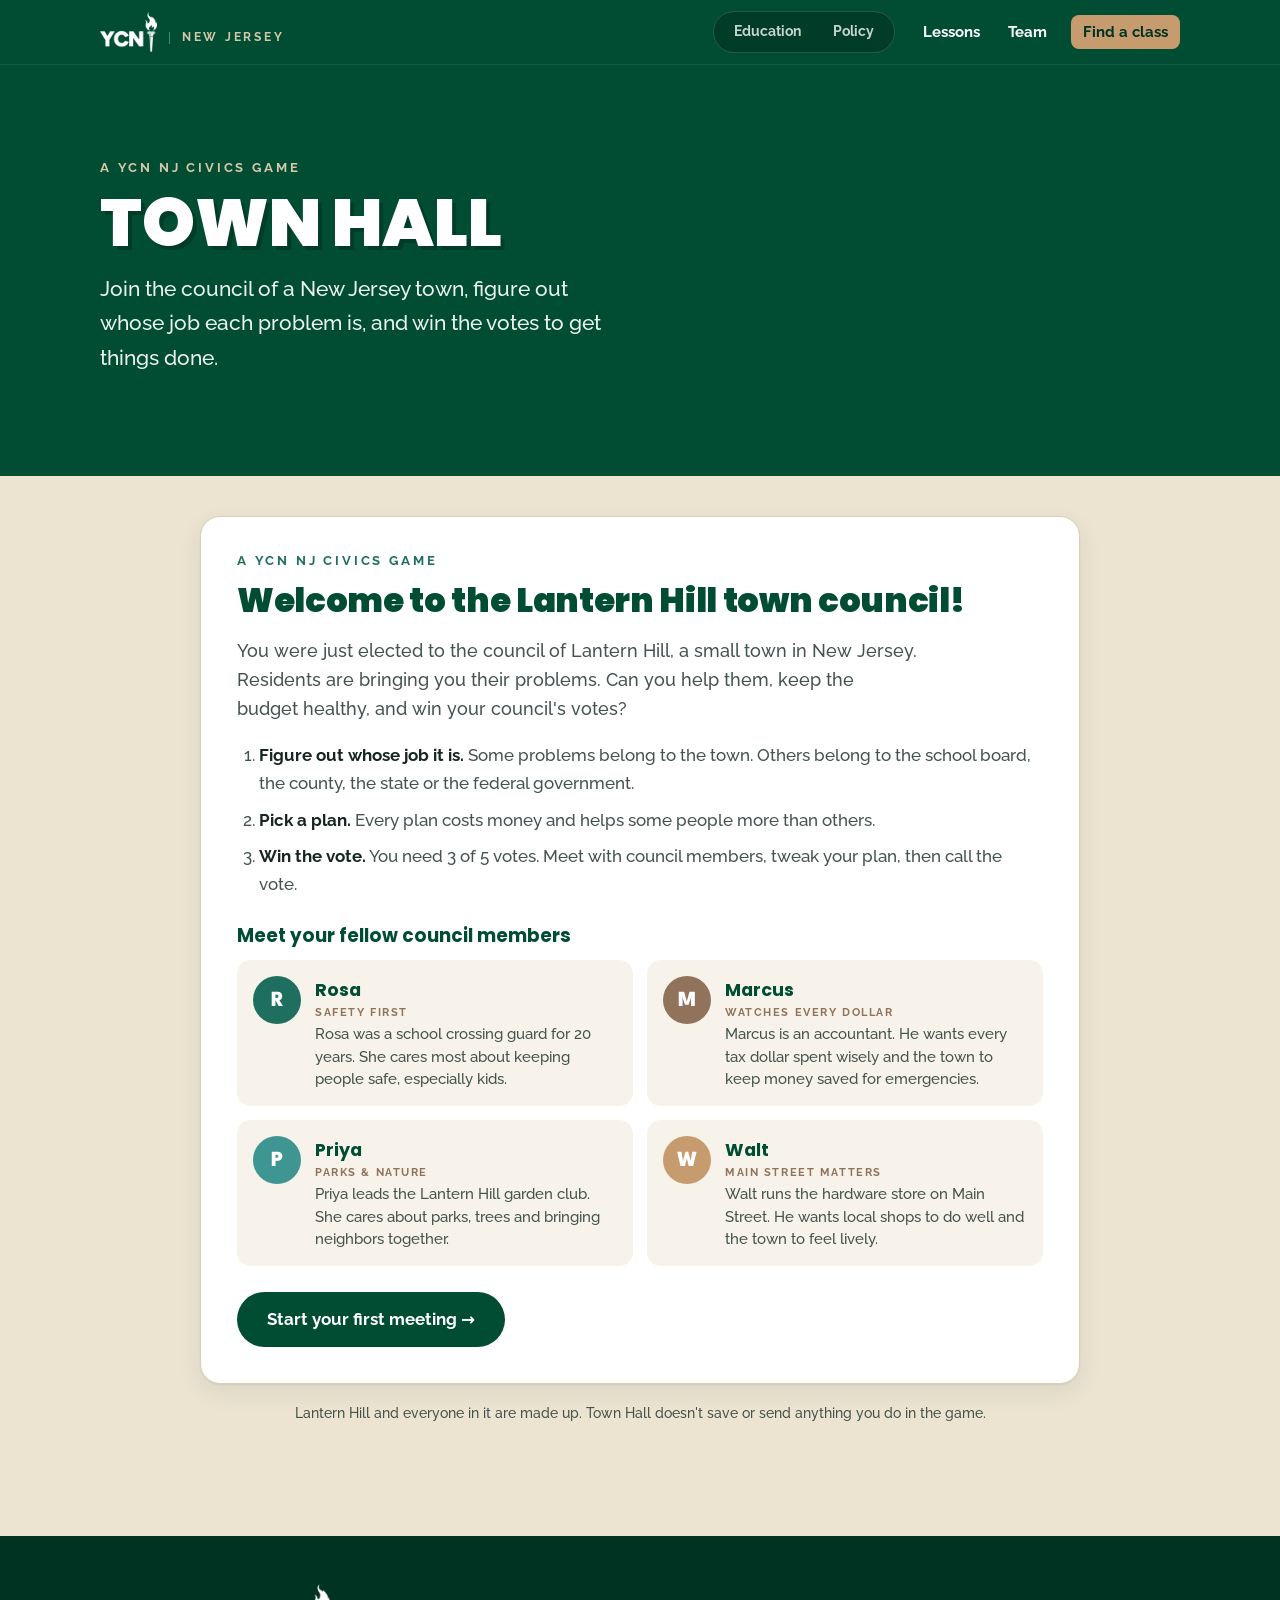
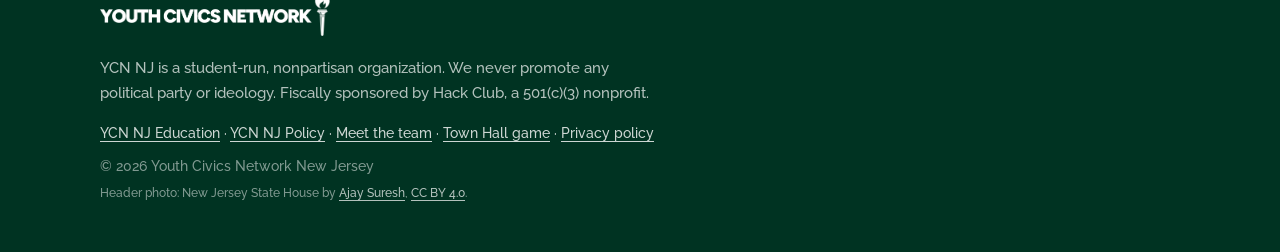
==== game.html @ 07b75040 "Add Town Hall, a civics game where players join a NJ town council Players decide whose job each prob" ====
<!doctype html>
<html lang="en">
<head>
  <meta charset="utf-8">
  <meta name="viewport" content="width=device-width, initial-scale=1">
  <title>Town Hall · A YCN NJ Civics Game</title>
  <meta name="description" content="Town Hall: a free civics game from Youth Civics Network NJ. Join a town council, solve residents' problems and win the vote.">
  <meta property="og:title" content="Town Hall: A YCN NJ Civics Game">
  <meta property="og:description" content="Join a town council, solve residents' problems and win the vote.">
  <meta property="og:image" content="assets/nj-state-house.jpg">
  <link rel="icon" type="image/png" href="assets/favicon.png">
  <link rel="preconnect" href="https://fonts.googleapis.com">
  <link rel="preconnect" href="https://fonts.gstatic.com" crossorigin>
  <link href="https://fonts.googleapis.com/css2?family=League+Spartan:wght@600;700;800&family=Poppins:wght@700;900&family=Raleway:ital,wght@0,400;0,500;0,700;1,500&display=swap" rel="stylesheet">
  <link rel="preload" href="assets/logo-ycn-green.png" as="image">
  <style>
    /* Page loader: inline so it shows before anything else loads */
    .loader { position: fixed; inset: 0; z-index: 1000; display: grid; place-items: center; background: #fff;
      transition: opacity .4s ease, visibility .4s ease; }
    .loader.is-hidden { opacity: 0; visibility: hidden; pointer-events: none; }
    .loader-inner { display: grid; justify-items: center; gap: 22px; }
    .loader-logo { width: 132px; height: auto; animation: ycn-breathe 1.6s ease-in-out infinite; }
    .loader-state { margin-top: -10px; font: 700 13px/1 Raleway, system-ui, sans-serif; letter-spacing: .32em; text-transform: uppercase; color: #004d33; padding-left: .32em; }
    .loader-bar { position: relative; width: 120px; height: 3px; border-radius: 3px; background: #e9e2d1; overflow: hidden; }
    .loader-bar::after { content: ""; position: absolute; inset: 0; width: 40%; border-radius: inherit; background: #004d33;
      animation: ycn-slide 1.1s cubic-bezier(.65,0,.35,1) infinite; }
    @keyframes ycn-breathe { 0%, 100% { transform: scale(1); opacity: 1; } 50% { transform: scale(1.06); opacity: .82; } }
    @keyframes ycn-slide { 0% { transform: translateX(-100%); } 100% { transform: translateX(250%); } }
    @media (prefers-reduced-motion: reduce) { .loader-logo, .loader-bar::after { animation: none; } .loader-bar::after { width: 100%; } }
  </style>
  <noscript><style>.loader { display: none; }</style></noscript>
  <link rel="stylesheet" href="styles.css">
  <link rel="stylesheet" href="game/game.css">
</head>
<body class="page-game">

<div id="loader" class="loader" role="status" aria-live="polite">
  <div class="loader-inner">
    <img class="loader-logo" src="assets/logo-ycn-green.png" alt="" width="132" height="93">
    <span class="loader-state">New Jersey</span>
    <span class="loader-bar" aria-hidden="true"></span>
    <span class="sr-only">Loading…</span>
  </div>
</div>
<script>
  /* Back/Forward: skip the loader entirely */
  (function () {
    var nav = performance.getEntriesByType && performance.getEntriesByType("navigation")[0];
    if (nav && nav.type === "back_forward") {
      var l = document.getElementById("loader");
      l.style.transition = "none";
      l.classList.add("is-hidden");
    }
  })();
</script>

<a class="skip" href="#main">Skip to content</a>

<header class="site-header" id="top">
  <div class="wrap header-inner">
    <a class="brand" href="/" aria-label="YCN NJ Education home">
      <img src="assets/logo-ycn.png" alt="" width="57" height="40">
      <span class="brand-state">New Jersey</span>
    </a>
    <nav class="site-switch" aria-label="YCN NJ programs">
      <a href="/">Education</a>
      <a href="policy.html">Policy</a>
    </nav>
    <button class="nav-toggle" aria-expanded="false" aria-controls="site-nav">
      <span class="sr-only">Menu</span><span class="bar"></span><span class="bar"></span><span class="bar"></span>
    </button>
    <nav id="site-nav" class="site-nav" aria-label="Main">
      <a href="/#curriculum">Lessons</a>
      <a href="team.html">Team</a>
      <a class="nav-cta" href="/#chapters">Find a class</a>
    </nav>
  </div>
</header>

<main id="main">

  <section class="team-hero game-hero">
    <div class="wrap">
      <p class="kicker">A YCN NJ civics game</p>
      <h1>Town Hall</h1>
      <p class="lede">Join the council of a New Jersey town, figure out whose job each problem is, and win the votes to get things done.</p>
    </div>
  </section>

  <section id="play" class="section game-section">
    <div class="wrap">
      <div id="game" class="game">
        <noscript><p class="g-card">Town Hall needs JavaScript turned on to play.</p></noscript>
      </div>
      <p id="game-live" class="sr-only" aria-live="polite"></p>
      <p class="game-note">Lantern Hill and everyone in it are made up. Town Hall doesn't save or send anything you do in the game.</p>
    </div>
  </section>

</main>

<footer class="site-footer">
  <div class="wrap footer-inner">
    <img src="assets/logo-wordmark.png" alt="Youth Civics Network" width="230" height="51">
    <p>YCN NJ is a student-run, nonpartisan organization. We never promote any political party or ideology. Fiscally sponsored by Hack Club, a 501(c)(3) nonprofit.</p>
    <p class="footer-links"><a href="/">YCN NJ Education</a> · <a href="policy.html">YCN NJ Policy</a> · <a href="team.html">Meet the team</a> · <a href="game.html">Town Hall game</a> · <a href="privacy.html">Privacy policy</a></p>
    <p class="footer-small">© <span id="year">2026</span> Youth Civics Network New Jersey</p>
    <p class="footer-small footer-credit">Header photo: New Jersey State House by <a href="https://commons.wikimedia.org/wiki/File:New_Jersey_State_House_-_2_(55141979306).jpg">Ajay Suresh</a>, <a href="https://creativecommons.org/licenses/by/4.0/">CC BY 4.0</a>.</p>
  </div>
</footer>

<script src="site.js"></script>
<script src="game/data.js"></script>
<script src="game/engine.js"></script>
<script src="game/ui.js"></script>
</body>
</html>
---- styles.css ----
/* Youth Civics Network NJ
   Palette and type follow the YCN 2026–2027 Branding Guidelines. */
:root {
  --pine: #004d33;        /* Deep Pine Green */
  --teal: #1e6f60;        /* Deep Teal Green */
  --muted-teal: #3f9591;  /* Soft Muted Teal */
  --walnut: #91735b;      /* Muted Walnut Brown */
  --biscuit: #c69c6e;     /* Warm Biscuit */
  --khaki: #d5c8aa;       /* Soft Khaki */

  --cream: #f7f3ea;
  --khaki-soft: #ece4d1;
  --ink: #17261f;
  --ink-soft: #44544c;
  --line: #d9cfb8;
  --pine-dark: #003322;

  --f-head: "Poppins", system-ui, sans-serif;
  --f-cap: "Raleway", system-ui, sans-serif;
  --f-num: "League Spartan", "Poppins", sans-serif;
  --f-body: "Raleway", system-ui, sans-serif;

  --radius: 14px;
  --wrap: 1120px;
  --shadow: 0 1px 2px rgb(0 40 26 / .06), 0 8px 24px rgb(0 40 26 / .08);
}

*, *::before, *::after { box-sizing: border-box; }
html { scroll-behavior: smooth; scroll-padding-top: 76px; }
body {
  margin: 0;
  background: var(--cream);
  color: var(--ink);
  font: 500 1.0625rem/1.65 var(--f-body);
  -webkit-font-smoothing: antialiased;
}
img { max-width: 100%; display: block; }
[hidden] { display: none !important; }
a { color: var(--teal); text-underline-offset: 3px; }
a:hover { color: var(--pine); }
h1, h2, h3, h4 { font-family: var(--f-head); line-height: 1.12; margin: 0 0 .5em; color: var(--pine); }
h2 { font-weight: 900; font-size: clamp(1.9rem, 4vw, 2.75rem); letter-spacing: -.01em; max-width: 22ch; }
h3 { font-weight: 700; font-size: 1.25rem; }
h4 { font-weight: 700; font-size: 1.08rem; }
p { margin: 0 0 1em; }
:focus-visible { outline: 3px solid var(--biscuit); outline-offset: 3px; border-radius: 4px; }

.wrap { max-width: var(--wrap); margin: 0 auto; padding: 0 20px; }
.sr-only { position: absolute; width: 1px; height: 1px; overflow: hidden; clip: rect(0 0 0 0); white-space: nowrap; }
.skip { position: absolute; left: -999px; top: 8px; background: #fff; padding: 8px 14px; z-index: 100; }
.skip:focus { left: 8px; }

/* Caption style from the brand guide: Raleway Bold, wide tracking, caps */
.kicker, .eyebrow, .path-for {
  font: 700 .8rem/1.2 var(--f-cap);
  letter-spacing: .22em;
  text-transform: uppercase;
  color: var(--teal);
  margin-bottom: 14px;
}

/* ---------- Header ---------- */
.site-header {
  position: sticky; top: 0; z-index: 50;
  background: var(--pine);
  box-shadow: 0 1px 0 rgb(255 255 255 / .08);
}
.header-inner { display: flex; align-items: center; justify-content: space-between; height: 64px; }
.brand { display: flex; align-items: center; gap: 12px; text-decoration: none; }
.brand img { height: 40px; width: auto; }
.brand-state {
  font: 700 .72rem/1 var(--f-cap); letter-spacing: .24em; text-transform: uppercase;
  color: var(--khaki); padding-left: 12px; border-left: 1px solid rgb(255 255 255 / .3);
  margin-top: 12px; /* line up with the YCN letters, not the torch flame */
}
.site-nav { display: flex; align-items: center; gap: 4px; }
.site-nav a {
  color: #fff; text-decoration: none; font: 700 .95rem var(--f-cap);
  padding: 8px 12px; border-radius: 8px;
}
.site-nav a:hover { background: rgb(255 255 255 / .1); color: #fff; }
.site-nav .nav-cta { background: var(--biscuit); color: var(--pine-dark); margin-left: 8px; }
.site-nav .nav-cta:hover { background: var(--khaki); color: var(--pine-dark); }
.nav-toggle { display: none; background: none; border: 0; padding: 10px; cursor: pointer; }
.nav-toggle .bar { display: block; width: 24px; height: 2px; background: #fff; margin: 5px 0; border-radius: 2px; }

@media (max-width: 860px) {
  .nav-toggle { display: block; }
  .site-nav {
    display: none; position: absolute; top: 64px; left: 0; right: 0;
    flex-direction: column; align-items: stretch; gap: 0;
    background: var(--pine); padding: 8px 20px 20px;
    box-shadow: 0 12px 24px rgb(0 0 0 / .2);
  }
  .site-nav.open { display: flex; }
  .site-nav a { padding: 12px 8px; border-bottom: 1px solid rgb(255 255 255 / .08); }
  .site-nav .nav-cta { margin: 12px 0 0; text-align: center; border-bottom: 0; }
}

/* ---------- Buttons ---------- */
.btn {
  display: inline-flex; align-items: center; justify-content: center;
  font: 700 1rem/1 var(--f-cap); text-decoration: none;
  padding: 15px 24px; border-radius: 999px; border: 2px solid transparent;
  transition: transform .15s ease, background .15s ease, color .15s ease;
}
.btn:hover { transform: translateY(-1px); }
.btn-light { background: #fff; color: var(--pine); }
.btn-light:hover { background: var(--khaki); color: var(--pine-dark); }
.btn-outline { border-color: #fff; color: #fff; }
.btn-outline:hover { background: #fff; color: var(--pine); }
.btn-ghost { color: var(--khaki); padding-left: 8px; padding-right: 8px; text-decoration: underline; text-underline-offset: 4px; }
.btn-ghost:hover { color: #fff; }
.btn-pine { background: var(--pine); color: #fff; }
.btn-pine:hover { background: var(--teal); color: #fff; }
.btn-outline-pine { border-color: var(--pine); color: var(--pine); }
.btn-outline-pine:hover { background: var(--pine); color: #fff; }

/* ---------- Hero ---------- */
.hero {
  position: relative;
  color: #fff;
  background:
    linear-gradient(100deg, rgb(0 51 34 / .95) 0%, rgb(0 77 51 / .86) 45%, rgb(30 111 96 / .55) 100%),
    url("assets/nj-state-house.jpg") 62% 40% / cover no-repeat,
    var(--pine);
}
.hero .hero-inner { padding-top: clamp(72px, 12vw, 140px); padding-bottom: clamp(64px, 10vw, 120px); }
.hero h1 {
  color: #fff; font-weight: 900; font-size: clamp(2.6rem, 7.5vw, 5.2rem);
  letter-spacing: -.015em; text-transform: uppercase; line-height: 1.02;
  text-shadow: 4px 4px 0 rgb(0 0 0 / .22);
  margin-bottom: 24px;
}
.lede { font-size: clamp(1.1rem, 2vw, 1.3rem); max-width: 40ch; color: rgb(255 255 255 / .92); }
.hero-ctas { display: flex; flex-wrap: wrap; gap: 12px; margin: 32px 0 36px; }

/* ---------- Sections ---------- */
.section { padding: clamp(64px, 9vw, 112px) 0; }
.section-khaki { background: var(--khaki-soft); }
.section-pine { background: var(--pine); color: rgb(255 255 255 / .9); }
.section-pine h2, .section-pine h3 { color: #fff; }
.section-pine .kicker { color: var(--khaki); }
.section-pine a:not(.btn) { color: var(--khaki); }
.section-lede { max-width: 62ch; font-size: 1.1rem; margin-bottom: 40px; }

/* Chapters */
.chapters { display: grid; grid-template-columns: repeat(3, 1fr); gap: 16px; }
.chapter { background: rgb(255 255 255 / .06); border: 1px solid rgb(255 255 255 / .14); border-radius: var(--radius); padding: 24px; display: flex; flex-direction: column; }
.chapter h3 { font-size: 1.4rem; margin-bottom: 4px; }
.chapter h3 span { font: 700 .72rem var(--f-cap); letter-spacing: .14em; text-transform: uppercase; color: var(--khaki); margin-left: 6px; vertical-align: middle; }
.leaders { margin: 0 0 14px; color: rgb(255 255 255 / .75); }
.status { font: 700 .85rem/1.4 var(--f-cap); color: var(--khaki); margin: 0 0 18px; display: flex; gap: 8px; }
.status::before { content: ""; flex: none; width: 8px; height: 8px; border-radius: 50%; background: var(--biscuit); margin-top: .4em; }
.status-go { color: #fff; }
.status-go::before { background: #7fd3b8; box-shadow: 0 0 0 4px rgb(127 211 184 / .2); }
.chapter-link { margin-top: auto; font: 700 .95rem var(--f-cap); text-decoration: none; }
.chapter-link:hover { text-decoration: underline; }
.chapter-new { background: transparent; border-style: dashed; border-color: rgb(213 200 170 / .5); }
.chapter-new .status::before { display: none; }

/* Join paths */
.paths { display: grid; grid-template-columns: repeat(3, 1fr); gap: 20px; margin-top: 40px; align-items: stretch; }
.path { background: #fff; border-radius: 18px; padding: 32px 28px; box-shadow: var(--shadow); display: flex; flex-direction: column; border: 1px solid var(--line); }
.path h3 { font-size: 1.55rem; font-weight: 900; }
.path p:not(.path-for) { color: var(--ink-soft); }
.path .btn { margin-top: auto; align-self: flex-start; }
.path-featured { background: var(--teal); border-color: var(--teal); }
.path-featured h3 { color: #fff; }
.path-featured .path-for { color: var(--khaki); }
.path-featured p:not(.path-for) { color: rgb(255 255 255 / .88); }
.new {
  font: 800 .7rem/1 var(--f-cap); letter-spacing: .12em; text-transform: uppercase;
  background: var(--biscuit); color: var(--pine-dark); padding: 5px 8px 4px; border-radius: 6px; vertical-align: middle; margin-left: 4px;
}

/* Partners */
.partners { display: grid; grid-template-columns: repeat(3, 1fr); gap: 20px; margin-top: 36px; }
.partner { padding: 4px 0 4px 20px; border-left: 4px solid var(--muted-teal); }
.partner:nth-child(2) { border-left-color: var(--biscuit); }
.partner:nth-child(3) { border-left-color: var(--pine); }
.partner p { color: var(--ink-soft); margin-bottom: 8px; }
.partner a { font: 700 .95rem var(--f-cap); text-decoration: none; }

/* Contact */
.contact-inner { display: flex; align-items: flex-end; justify-content: space-between; gap: 32px; flex-wrap: wrap; }
.contact-inner p { margin: 0; }
.contact-email {
  font: 700 clamp(1.05rem, 2.6vw, 1.5rem) var(--f-head); color: #fff !important; text-decoration: none;
  background: rgb(255 255 255 / .08); border: 1px solid rgb(255 255 255 / .25);
  padding: 18px 26px; border-radius: 14px; overflow-wrap: anywhere;
}
.contact-email:hover { background: var(--biscuit); color: var(--pine-dark) !important; border-color: var(--biscuit); }

/* Footer */
.site-footer { background: var(--pine-dark); color: rgb(255 255 255 / .7); padding: 48px 0; font-size: .95rem; }
.footer-inner img { width: 230px; height: auto; margin-bottom: 20px; }
.footer-inner p { max-width: 62ch; }
.footer-small { font-size: .85rem; color: rgb(255 255 255 / .5); margin: 0; }
.footer-credit { margin-top: 6px; font-size: .78rem; }
.footer-credit a { color: rgb(255 255 255 / .7); }

.chapter h3 .new { font-size: .65rem; letter-spacing: .12em; color: var(--pine-dark); }

/* Venues & organizations */
.venue-ways { display: grid; grid-template-columns: 1.2fr 1fr; gap: 20px; margin-top: 36px; }
.venue { background: #fff; border-radius: 18px; padding: 32px 28px; box-shadow: var(--shadow); display: flex; flex-direction: column; border-top: 6px solid var(--biscuit); }
.venue.venue-book { border-top-color: var(--muted-teal); }
.venue h3 { font-size: 1.55rem; font-weight: 900; }
.venue p:not(.path-for) { color: var(--ink-soft); max-width: 60ch; }
.venue .btn { margin-top: auto; align-self: flex-start; }

/* Lesson library */
.lessons-head { display: flex; align-items: flex-end; justify-content: space-between; gap: 24px; }
.lessons-head .section-lede { margin-bottom: 0; }
.lessons-head .btn { flex: none; }
.lessons { display: grid; grid-template-columns: repeat(4, 1fr); gap: 20px; margin-top: 40px; }
.lesson { background: #fff; border: 1px solid var(--line); border-radius: 18px; overflow: hidden; display: flex; flex-direction: column; box-shadow: var(--shadow); transition: transform .2s ease, box-shadow .2s ease; }
.lesson:hover { transform: translateY(-3px); box-shadow: 0 2px 4px rgb(0 40 26 / .08), 0 16px 36px rgb(0 40 26 / .14); }
.lesson-cover {
  position: relative; aspect-ratio: 16 / 9; display: block; text-decoration: none; overflow: hidden;
  padding: 16px 18px; color: #fff;
  background:
    radial-gradient(circle at 110% -10%, rgb(255 255 255 / .14) 0 38%, transparent 39%),
    var(--pine);
}
.lesson:nth-child(2) .lesson-cover { background-color: var(--teal); }
.lesson:nth-child(3) .lesson-cover { background-color: var(--walnut); }
.lesson:nth-child(4) .lesson-cover { background-color: var(--muted-teal); }
.lesson-module { font: 700 .66rem var(--f-cap); letter-spacing: .24em; text-transform: uppercase; color: rgb(255 255 255 / .75); }
.lesson-num { position: absolute; right: 14px; bottom: -14px; font: 800 6.5rem/1 var(--f-num); color: rgb(255 255 255 / .16); }
.lesson-cover-title { position: absolute; left: 18px; right: 64px; bottom: 16px; font: 900 1.35rem/1.05 var(--f-head); text-transform: uppercase; text-shadow: 2px 2px 0 rgb(0 0 0 / .18); }
.lesson-mark { position: absolute; top: 14px; right: 16px; height: 20px; width: auto; opacity: .9; }
.lesson-body { padding: 20px 20px 18px; display: flex; flex-direction: column; flex: 1; }
.lesson-body h3 { font-size: 1.05rem; margin-bottom: 10px; }
.lesson-points { margin: 0 0 14px; padding: 0; list-style: none; color: var(--ink-soft); font-size: .93rem; line-height: 1.5; }
.lesson-points li { position: relative; padding-left: 16px; margin-bottom: 6px; }
.lesson-points li::before { content: ""; position: absolute; left: 0; top: .6em; width: 7px; height: 7px; border-radius: 2px; background: var(--biscuit); }
.lesson-highlight { margin: 0 0 16px; font-size: .9rem; line-height: 1.45; background: var(--cream); border-radius: 10px; padding: 10px 12px; color: var(--ink); }
.lesson-highlight span { display: block; font: 700 .66rem var(--f-cap); letter-spacing: .18em; text-transform: uppercase; color: var(--walnut); margin-bottom: 2px; }
.lesson-foot { margin-top: auto; display: flex; justify-content: space-between; align-items: center; gap: 8px; padding-top: 12px; border-top: 1px solid var(--line); }
.lesson-link { font: 700 .92rem var(--f-cap); text-decoration: none; }
.lesson-link:hover { text-decoration: underline; }
.lesson-count { font: 700 .8rem var(--f-num); color: var(--ink-soft); letter-spacing: .04em; }

/* Upcoming sessions */
.cal-head { display: flex; align-items: flex-end; justify-content: space-between; gap: 24px; margin-bottom: 28px; }
.cal-head h2 { margin-bottom: 0; }
.cal-subscribe { flex: none; }
.cal-filters { display: flex; flex-wrap: wrap; gap: 8px; margin-bottom: 20px; }
.cal-chip { font: 700 .88rem var(--f-cap); padding: 9px 16px; border-radius: 999px; border: 1px solid var(--line); background: #fff; color: var(--pine); cursor: pointer; }
.cal-chip:hover { border-color: var(--pine); }
.cal-chip[aria-pressed="true"] { background: var(--pine); border-color: var(--pine); color: #fff; }
.cal-list { list-style: none; margin: 0; padding: 0; display: grid; grid-template-columns: 1fr 1fr; gap: 14px; }
.cal-list:empty { display: none; }
.cal-event { display: flex; gap: 18px; align-items: center; background: #fff; border-radius: var(--radius); padding: 16px 20px 16px 16px; box-shadow: var(--shadow); }
.cal-date { flex: none; width: 74px; text-align: center; background: var(--pine); color: #fff; border-radius: 12px; padding: 10px 0 9px; display: flex; flex-direction: column; line-height: 1; }
.cal-month { font: 700 .72rem var(--f-cap); letter-spacing: .18em; text-transform: uppercase; color: var(--khaki); }
.cal-day { font: 800 2.1rem/1 var(--f-num); margin: 6px 0 4px; padding-top: 3px; }
.cal-wday { font: 700 .72rem var(--f-cap); letter-spacing: .08em; color: rgb(255 255 255 / .7); }
.cal-info { min-width: 0; }
.cal-info h3 { font-size: 1.08rem; margin: 0 0 4px; }
.cal-chapter { display: inline-block; font: 700 .68rem var(--f-cap); letter-spacing: .16em; text-transform: uppercase; color: var(--walnut); margin-bottom: 4px; }
.cal-meta { margin: 0; color: var(--ink-soft); font-size: .93rem; line-height: 1.45; }
.cal-loc { color: var(--teal); }
.cal-empty { background: #fff; border-radius: var(--radius); padding: 28px; box-shadow: var(--shadow); display: flex; align-items: center; justify-content: space-between; gap: 24px; flex-wrap: wrap; }
.cal-empty p { margin: 0; max-width: 60ch; color: var(--ink-soft); }
.cal-empty strong { color: var(--pine); }
.cal-empty[hidden] { display: none; }

/* ---------- Responsive ---------- */
@media (max-width: 1100px) {
  .lessons { grid-template-columns: 1fr 1fr; }
}
@media (max-width: 960px) {
  .paths, .partners, .venue-ways, .cal-list { grid-template-columns: 1fr; }
  .chapters, .lessons { grid-template-columns: 1fr 1fr; }
}
@media (max-width: 600px) {
  .wrap { padding: 0 16px; }
  .chapters, .lessons, .cal-list { grid-template-columns: 1fr; }
  .cal-head { flex-direction: column; align-items: flex-start; }
  .lessons-head { flex-direction: column; align-items: flex-start; }
  .brand-state { display: none; }
  .hero-ctas .btn { flex: 1 1 100%; }
  .hero-ctas .btn-ghost { flex: 0 0 auto; }
}
@media (prefers-reduced-motion: reduce) {
  html { scroll-behavior: auto; }
  .btn { transition: none; }
}

/* Centered intro block */
.narrow { max-width: 820px; }
.center { text-align: center; }
.center h2, .center p { margin-left: auto; margin-right: auto; }
.center p { max-width: 62ch; font-size: 1.15rem; }

/* Calendar loading state */
.cal-loading { grid-column: 1 / -1; display: flex; flex-direction: column; align-items: center; gap: 12px; padding: 36px 0; color: var(--ink-soft); font: 700 .9rem var(--f-cap); letter-spacing: .04em; }
.cal-loading img { width: 54px; height: auto; animation: ycn-breathe 1.6s ease-in-out infinite; }
@media (prefers-reduced-motion: reduce) { .cal-loading img { animation: none; } }

/* Education | Policy switch */
.header-inner { gap: 16px; }
.brand { margin-right: auto; }
.site-switch { display: flex; padding: 4px; border-radius: 999px; background: rgb(0 0 0 / .22); border: 1px solid rgb(255 255 255 / .14); }
.site-switch a {
  font: 700 .85rem/1 var(--f-cap); color: rgb(255 255 255 / .78); text-decoration: none;
  padding: 9px 16px; border-radius: 999px; transition: background .2s ease, color .2s ease;
}
.site-switch a:hover { color: #fff; }
.site-switch a[aria-current="page"] { background: #fff; color: var(--pine); }
.path-actions { margin-top: auto; display: flex; flex-wrap: wrap; gap: 10px; }
.path .path-actions .btn { margin-top: 0; }
@media (max-width: 1060px) { .site-nav > a:not(.nav-cta) { padding: 8px 9px; } }
@media (max-width: 600px) {
  .header-inner { gap: 10px; }
  .site-switch a { padding: 8px 12px; font-size: .8rem; }
}

/* ---------- Policy page ---------- */
.hero-policy {
  background:
    linear-gradient(100deg, rgb(0 40 34 / .95) 0%, rgb(30 111 96 / .88) 50%, rgb(63 149 145 / .6) 100%),
    url("assets/nj-state-house.jpg") 38% 30% / 160% auto no-repeat,
    var(--teal);
}
@media (max-width: 860px) { .hero-policy { background-size: auto, cover, auto; } }
.pillars { display: grid; grid-template-columns: repeat(3, 1fr); gap: 16px; }
.pillar { background: rgb(255 255 255 / .06); border: 1px solid rgb(255 255 255 / .14); border-radius: var(--radius); padding: 28px; }
.pillar h3 { font-size: 1.5rem; font-weight: 900; }
.pillar p { margin: 0; color: rgb(255 255 255 / .8); }
.pillar-num { display: block; font: 800 1.1rem var(--f-num); color: var(--biscuit); letter-spacing: .08em; margin-bottom: 14px; }
.promises { display: grid; grid-template-columns: repeat(3, 1fr); gap: 20px; margin-top: 36px; }
.promise { padding: 4px 0 4px 20px; border-left: 4px solid var(--teal); }
.promise:nth-child(2) { border-left-color: var(--biscuit); }
.promise:nth-child(3) { border-left-color: var(--walnut); }
.promise h3 { font-size: 1.2rem; }
.promise p { color: var(--ink-soft); margin: 0; }
.join-policy { display: grid; grid-template-columns: 1.4fr 1fr; gap: 20px; margin-top: 36px; }
.join-main h3 { font-size: 1.9rem; }
@media (max-width: 960px) { .pillars, .promises, .join-policy { grid-template-columns: 1fr; } }
.pillars-4 { grid-template-columns: repeat(4, 1fr); }
@media (max-width: 1100px) { .pillars-4 { grid-template-columns: 1fr 1fr; } }
@media (max-width: 600px) { .pillars-4 { grid-template-columns: 1fr; } }
.partner-boards { display: grid; grid-template-columns: 1fr 1.3fr; gap: 20px; margin-top: 36px; }
.board { background: #fff; border-radius: 18px; padding: 30px 28px; box-shadow: var(--shadow); display: flex; flex-direction: column; border-top: 6px solid var(--teal); }
.board h3 { font-size: 1.5rem; font-weight: 900; }
.board p:not(.status):not(.board-label) { color: var(--ink-soft); }
.board .status { color: var(--teal); }
.board .status-go::before { background: #2fae84; box-shadow: 0 0 0 4px rgb(47 174 132 / .18); }
.board-next { background: transparent; box-shadow: none; border: 2px dashed var(--biscuit); }
.board-label { font: 700 .8rem var(--f-cap); letter-spacing: .18em; text-transform: uppercase; color: var(--walnut); margin-bottom: 10px; }
.board .btn { margin-top: auto; align-self: flex-start; }
@media (max-width: 960px) { .partner-boards { grid-template-columns: 1fr; } }

/* ---------- Team page ---------- */
.team-hero { background: var(--pine); color: #fff; padding: clamp(56px, 8vw, 96px) 0 clamp(48px, 7vw, 80px); }
.team-hero .kicker { color: var(--khaki); }
.team-hero h1 { color: #fff; font-weight: 900; font-size: clamp(2.3rem, 6vw, 4.2rem); text-transform: uppercase; line-height: 1.02; text-shadow: 4px 4px 0 rgb(0 0 0 / .22); margin-bottom: 18px; }
.members { display: grid; grid-template-columns: repeat(3, 1fr); gap: 20px; margin-top: 36px; }
.member { background: #fff; border-radius: 18px; overflow: hidden; box-shadow: var(--shadow); display: flex; flex-direction: column; border: 1px solid var(--line); }
.member-photo { width: 100%; height: auto; aspect-ratio: 1 / 1; object-fit: cover; background: var(--khaki-soft); }
.member-body { padding: 20px 22px 22px; display: flex; flex-direction: column; flex: 1; }
.member-body h3 { font-size: 1.5rem; font-weight: 900; margin-bottom: 2px; }
.member-role { font: 700 .78rem var(--f-cap); letter-spacing: .14em; text-transform: uppercase; color: var(--teal); margin-bottom: 14px; }
.member-chapter { color: var(--walnut); }
.member-facts { margin: 0 0 14px; display: grid; gap: 10px; }
.member-facts div { display: grid; gap: 2px; }
.member-facts dt { font: 700 .68rem var(--f-cap); letter-spacing: .18em; text-transform: uppercase; color: var(--ink-soft); }
.member-facts dd { margin: 0; font-size: .95rem; line-height: 1.5; }
.member-why { margin: auto 0 0; background: var(--cream); border-left: 4px solid var(--biscuit); border-radius: 8px; padding: 10px 12px; font-size: .93rem; line-height: 1.45; }
.member-why span { display: block; font: 700 .68rem var(--f-cap); letter-spacing: .18em; text-transform: uppercase; color: var(--walnut); margin-bottom: 2px; }
#board .members { grid-template-columns: minmax(0, 380px); }
.footer-links { font-size: .9rem; margin: 0 0 10px; }
.footer-links a { color: rgb(255 255 255 / .8); }
@media (max-width: 960px) { .members { grid-template-columns: 1fr 1fr; } }
@media (max-width: 600px) { .members, #board .members { grid-template-columns: 1fr; } }

/* ---------- Privacy page ---------- */
.policy-date { margin: 18px 0 0; font: 700 .8rem var(--f-cap); letter-spacing: .16em; text-transform: uppercase; color: var(--khaki); }
.policy { max-width: 820px; }
.policy-summary { background: var(--khaki-soft); border-left: 6px solid var(--biscuit); border-radius: var(--radius); padding: 24px 28px; margin-bottom: 48px; }
.policy-summary h2 { font-size: 1.4rem; max-width: none; }
.policy-summary ul { margin: 0; padding-left: 20px; }
.policy-summary li { margin-bottom: 8px; }
.prose h2 { font-size: 1.55rem; font-weight: 900; max-width: none; margin: 40px 0 12px; scroll-margin-top: 80px; }
.prose h2:first-child { margin-top: 0; }
.prose h3 { font-size: 1.2rem; }
.prose p, .prose li { color: var(--ink-soft); }
.prose strong { color: var(--ink); }
.prose ul { padding-left: 22px; margin: 0 0 1em; }
.prose li { margin-bottom: 6px; }
.google-notice { background: #fff; border: 1px solid var(--line); border-top: 6px solid var(--teal); border-radius: var(--radius); padding: 24px 26px 10px; margin: 8px 0 20px; box-shadow: var(--shadow); }
.footer-links a[href="privacy.html"] { white-space: nowrap; }

/* ---------- Town Hall game promo (Education page) ---------- */
.game-promo { display: grid; grid-template-columns: 1.3fr 1fr; gap: 28px; align-items: center; background: var(--pine); color: #fff; border-radius: 22px; padding: clamp(26px, 4vw, 44px); margin-top: 56px; position: relative; overflow: hidden; }
.game-promo::after { content: ""; position: absolute; right: -60px; top: -60px; width: 260px; height: 260px; border-radius: 50%; background: rgb(255 255 255 / .06); }
.game-promo h2 { color: #fff; margin-bottom: 10px; }
.game-promo .kicker { color: var(--khaki); }
.game-promo p { color: rgb(255 255 255 / .85); margin: 0; max-width: 52ch; }
.game-promo-steps { list-style: none; margin: 0; padding: 0; display: grid; gap: 10px; position: relative; z-index: 1; }
.game-promo-steps li { background: rgb(255 255 255 / .08); border: 1px solid rgb(255 255 255 / .14); border-radius: 12px; padding: 12px 14px; font: 700 .95rem var(--f-cap); }
.game-promo-steps span { color: var(--biscuit); margin-right: 8px; font-family: var(--f-num); }
.game-promo .btn { margin-top: 20px; }
@media (max-width: 860px) { .game-promo { grid-template-columns: 1fr; } }
---- game/game.css ----
/* Town Hall game. Uses the site's colors and fonts from styles.css. */
.game-hero h1 { margin-bottom: 14px; }
.game-section { padding-top: 40px; background: var(--khaki-soft); }
.game { max-width: 880px; margin: 0 auto; }
.game-note { max-width: 880px; margin: 18px auto 0; font-size: .85rem; color: var(--ink-soft); text-align: center; }

.g-card { background: #fff; border-radius: 20px; box-shadow: var(--shadow); padding: clamp(22px, 4vw, 36px); border: 1px solid var(--line); }
.g-card h2 { font-size: clamp(1.5rem, 3.6vw, 2.1rem); font-weight: 900; max-width: none; outline: none; }
.g-card h3 { outline: none; }
.g-lede { font-size: 1.1rem; color: var(--ink-soft); max-width: 62ch; }
.g-sub { font-size: 1.15rem; margin: 28px 0 14px; }
.g-muted { color: var(--ink-soft); margin: 0; }
.g-good { color: var(--teal) !important; }
.g-bad { color: var(--walnut) !important; }

/* How to play */
.g-how { padding-left: 22px; margin: 18px 0 0; color: var(--ink-soft); }
.g-how li { margin-bottom: 8px; }
.g-how strong { color: var(--ink); }
.g-council-intro { display: grid; grid-template-columns: 1fr 1fr; gap: 14px; }
.g-member-intro { display: flex; gap: 14px; align-items: flex-start; background: var(--cream); border-radius: 14px; padding: 16px; }
.g-member-intro p { margin: 4px 0 0; font-size: .93rem; color: var(--ink-soft); line-height: 1.5; }
.g-member-intro strong { display: block; font-family: var(--f-head); color: var(--pine); font-size: 1.1rem; }
.g-motto { display: block; font: 700 .7rem var(--f-cap); letter-spacing: .14em; text-transform: uppercase; color: var(--walnut); }
.g-start { margin-top: 26px; font-size: 1.05rem; padding: 17px 28px; }

.g-avatar { flex: none; width: 48px; height: 48px; border-radius: 50%; display: grid; place-items: center; color: #fff; font: 800 1.35rem/1 var(--f-num); padding-top: 3px; }
.g-avatar-you { background: var(--pine); font-size: .85rem; letter-spacing: .04em; }

/* Status bar */
.g-status { background: var(--pine); color: #fff; border-radius: 18px; padding: 16px 20px; margin-bottom: 16px; position: sticky; top: 72px; z-index: 5; box-shadow: var(--shadow); }
.g-status-top { display: flex; justify-content: space-between; align-items: baseline; gap: 12px; margin-bottom: 12px; flex-wrap: wrap; }
.g-round { font: 700 .78rem var(--f-cap); letter-spacing: .18em; text-transform: uppercase; color: var(--khaki); }
.g-budget { font: 800 1.35rem/1 var(--f-num); padding-top: 2px; }
.g-budget .g-label { font: 700 .72rem var(--f-cap); letter-spacing: .14em; text-transform: uppercase; color: var(--khaki); margin-right: 6px; vertical-align: 3px; }
.g-budget.is-low { color: #ffcf8a; }
.g-meters { display: grid; grid-template-columns: repeat(4, 1fr); gap: 10px 18px; }
.g-meter { display: grid; grid-template-columns: 1fr auto; align-items: center; gap: 4px 8px; }
.g-meter-name { font: 700 .82rem var(--f-cap); grid-column: 1 / -1; }
.g-bar { height: 8px; border-radius: 8px; background: rgb(255 255 255 / .18); overflow: hidden; }
.g-bar-fill { display: block; height: 100%; border-radius: inherit; background: var(--khaki); transition: width .5s ease; }
.g-bar-fill.is-high { background: #7fd3b8; }
.g-bar-fill.is-low { background: #e9a46b; }
.g-meter-val { font: 700 .85rem var(--f-num); min-width: 2ch; text-align: right; }
.g-meters-final { background: var(--pine); color: #fff; border-radius: 16px; padding: 16px 20px; margin-top: 8px; }

/* Resident request */
.g-request { background: var(--cream); border-left: 5px solid var(--biscuit); border-radius: 12px; padding: 14px 18px; margin: 14px 0 6px; }
.g-request-from { margin: 0 0 4px; font: 700 .82rem var(--f-cap); color: var(--walnut); }
.g-request-story { margin: 0; font-size: 1.05rem; color: var(--ink); }

/* Steps */
.g-step { font-size: 1.25rem; margin: 22px 0 14px; display: flex; flex-wrap: wrap; align-items: baseline; gap: 6px 12px; }
.g-step span { font: 700 .72rem var(--f-cap); letter-spacing: .18em; text-transform: uppercase; background: var(--pine); color: #fff; padding: 5px 9px 4px; border-radius: 6px; }

/* Whose job buttons */
.g-levels { display: grid; grid-template-columns: repeat(auto-fit, minmax(150px, 1fr)); gap: 10px; }
.g-level, .g-option, .g-amend {
  font: inherit; text-align: left; cursor: pointer; border: 2px solid var(--line); background: #fff; border-radius: 14px;
  padding: 14px 16px; display: flex; flex-direction: column; gap: 4px; color: var(--ink);
  transition: border-color .15s ease, transform .15s ease, box-shadow .15s ease;
}
.g-level:hover, .g-option:not(:disabled):hover, .g-amend:not(:disabled):hover { border-color: var(--teal); transform: translateY(-2px); box-shadow: var(--shadow); }
.g-level strong { font-family: var(--f-head); color: var(--pine); font-size: 1.02rem; }
.g-level span, .g-amend span { font-size: .85rem; color: var(--ink-soft); line-height: 1.4; }
.g-explain { font-size: 1.08rem; color: var(--ink-soft); max-width: 62ch; }
.g-result-box { background: var(--cream); border-radius: 12px; padding: 14px 18px; margin: 14px 0; }
.g-result-box p { margin: 0 0 6px; }
.g-result-box p:last-child { margin: 0; }

/* Plan options */
.g-options { display: grid; grid-template-columns: repeat(3, 1fr); gap: 12px; margin-top: 16px; }
.g-option { gap: 8px; }
.g-option:disabled { opacity: .55; cursor: not-allowed; }
.g-option-title, .g-plan-title { font-family: var(--f-head); font-weight: 700; color: var(--pine); font-size: 1.05rem; line-height: 1.25; }
.g-option-cost { font: 800 1rem var(--f-num); color: var(--walnut); margin: 0; }
.g-option-cost.is-earn { color: var(--teal); }
.g-chips { display: flex; flex-wrap: wrap; gap: 6px; }
.g-chip { font: 700 .75rem var(--f-cap); padding: 4px 9px; border-radius: 999px; }
.g-chip.is-up { background: #e2f3ec; color: #0d5a3f; }
.g-chip.is-down { background: #f8e6da; color: #8a3f12; }

/* Plan + amendments */
.g-plan { background: var(--cream); border-radius: 14px; padding: 16px 18px; display: grid; gap: 8px; justify-items: start; margin-bottom: 20px; }
.g-plan p { margin: 0; }
.g-plan-label { font: 700 .72rem var(--f-cap); letter-spacing: .18em; text-transform: uppercase; color: var(--ink-soft); margin: 18px 0 10px; }
.g-plan .g-plan-label { margin: 0; }
.g-link { font: 700 .9rem var(--f-cap); background: none; border: 0; padding: 4px 0; color: var(--teal); cursor: pointer; text-decoration: underline; text-underline-offset: 3px; }
.g-amends { display: grid; grid-template-columns: repeat(3, 1fr); gap: 10px; }
.g-amend strong { color: var(--pine); font-size: .95rem; }
.g-amend[aria-pressed="true"] { border-color: var(--pine); background: #eef6f2; box-shadow: inset 0 0 0 1px var(--pine); }
.g-amend:disabled { opacity: .55; cursor: not-allowed; }

/* Council */
.g-council-head { display: flex; justify-content: space-between; align-items: baseline; margin-top: 8px; }
.g-talks { font: 700 .85rem var(--f-cap); color: var(--teal); margin: 0; }
.g-council { display: grid; grid-template-columns: repeat(4, 1fr); gap: 10px; }
.g-you { display: flex; align-items: center; gap: 12px; background: var(--cream); border-radius: 12px; padding: 10px 14px; margin: 0 0 10px; color: var(--ink-soft); }
.g-you .g-avatar { width: 40px; height: 40px; }
.g-you strong { color: var(--pine); font-family: var(--f-head); }
@media (max-width: 900px) { .g-council { grid-template-columns: 1fr 1fr; } }
@media (max-width: 480px) { .g-council { grid-template-columns: 1fr; } }
.g-seat { display: flex; gap: 12px; align-items: flex-start; border: 1px solid var(--line); border-radius: 14px; padding: 14px; background: #fff; }
.g-seat.is-you { background: var(--cream); align-items: center; }
.g-seat-body { display: flex; flex-direction: column; gap: 4px; min-width: 0; }
.g-seat strong { font-family: var(--f-head); color: var(--pine); }
.g-lean { font: 700 .78rem var(--f-cap); padding: 3px 8px; border-radius: 6px; align-self: flex-start; }
.g-lean.is-yes { background: #e2f3ec; color: #0d5a3f; }
.g-lean.is-no { background: #f8e6da; color: #8a3f12; }
.g-lean.is-maybe { background: #fbf1d9; color: #6b5310; }
.g-reasons { list-style: none; margin: 4px 0 0; padding: 0; font-size: .85rem; line-height: 1.4; display: grid; gap: 4px; }
.g-reasons li { padding-left: 14px; position: relative; color: var(--ink-soft); }
.g-reasons li::before { content: ""; position: absolute; left: 0; top: .5em; width: 7px; height: 7px; border-radius: 50%; }
.g-reasons li.is-up::before { background: #2fae84; }
.g-reasons li.is-down::before { background: #d8804a; }
.g-meet { margin-top: 6px; font: 700 .85rem var(--f-cap); padding: 8px 12px; border-radius: 999px; border: 1px solid var(--pine); background: #fff; color: var(--pine); cursor: pointer; align-self: flex-start; }
.g-meet:hover:not(:disabled) { background: var(--pine); color: #fff; }
.g-meet:disabled { opacity: .5; cursor: not-allowed; border-color: var(--line); }
.g-tally { font: 700 1rem var(--f-cap); color: var(--pine); background: #eef6f2; border-radius: 10px; padding: 12px 16px; margin: 16px 0 0; }

/* Vote results */
.g-roll { list-style: none; padding: 0; margin: 0; display: grid; gap: 6px; }
.g-roll li { padding: 10px 14px; border-radius: 10px; font-size: .97rem; animation: g-in .35s ease both; animation-delay: calc(var(--i) * .25s); }
.g-roll li.is-yes { background: #e2f3ec; }
.g-roll li.is-no { background: #f8e6da; }
.g-roll-why { color: var(--ink-soft); font-size: .9rem; }
@keyframes g-in { from { opacity: 0; transform: translateY(6px); } to { opacity: 1; transform: none; } }
.g-deltas { list-style: none; padding: 0; margin: 0; display: flex; flex-wrap: wrap; gap: 8px; }
.g-deltas li, .g-delta { font: 700 .88rem var(--f-cap); padding: 6px 12px; border-radius: 999px; }
.g-deltas li.is-up, .g-delta.is-up { background: #e2f3ec; color: #0d5a3f; }
.g-deltas li.is-down { background: #f8e6da; color: #8a3f12; }
.g-delta { display: inline-block; margin: 0; }
.g-actions { display: flex; flex-wrap: wrap; align-items: center; gap: 12px 18px; margin-top: 24px; }

/* Report card */
.g-stats { display: grid; grid-template-columns: repeat(4, 1fr); gap: 10px; margin: 20px 0 12px; }
.g-stats div { background: var(--cream); border-radius: 14px; padding: 14px; display: flex; flex-direction: column-reverse; gap: 4px; }
.g-stats dt { font: 700 .72rem var(--f-cap); letter-spacing: .12em; text-transform: uppercase; color: var(--ink-soft); }
.g-stats dd { margin: 0; font: 800 1.6rem/1 var(--f-num); color: var(--pine); padding-top: 3px; }
.g-terms { display: grid; grid-template-columns: 1fr 1fr; gap: 10px; margin: 0; }
.g-terms div { border-left: 4px solid var(--biscuit); padding: 2px 0 2px 12px; }
.g-terms dt { font-family: var(--f-head); font-weight: 700; color: var(--pine); text-transform: capitalize; }
.g-terms dd { margin: 0; color: var(--ink-soft); font-size: .93rem; }

@media (max-width: 760px) {
  .g-options, .g-amends, .g-council-intro, .g-terms { grid-template-columns: 1fr; }
  .g-meters, .g-stats { grid-template-columns: 1fr 1fr; }
  .g-status { top: 64px; padding: 12px 14px; }
  .g-meter-name { font-size: .75rem; }
}
@media (prefers-reduced-motion: reduce) {
  .g-roll li { animation: none; }
  .g-bar-fill, .g-level, .g-option, .g-amend { transition: none; }
}
.g-actions-tight { margin-top: 14px; }
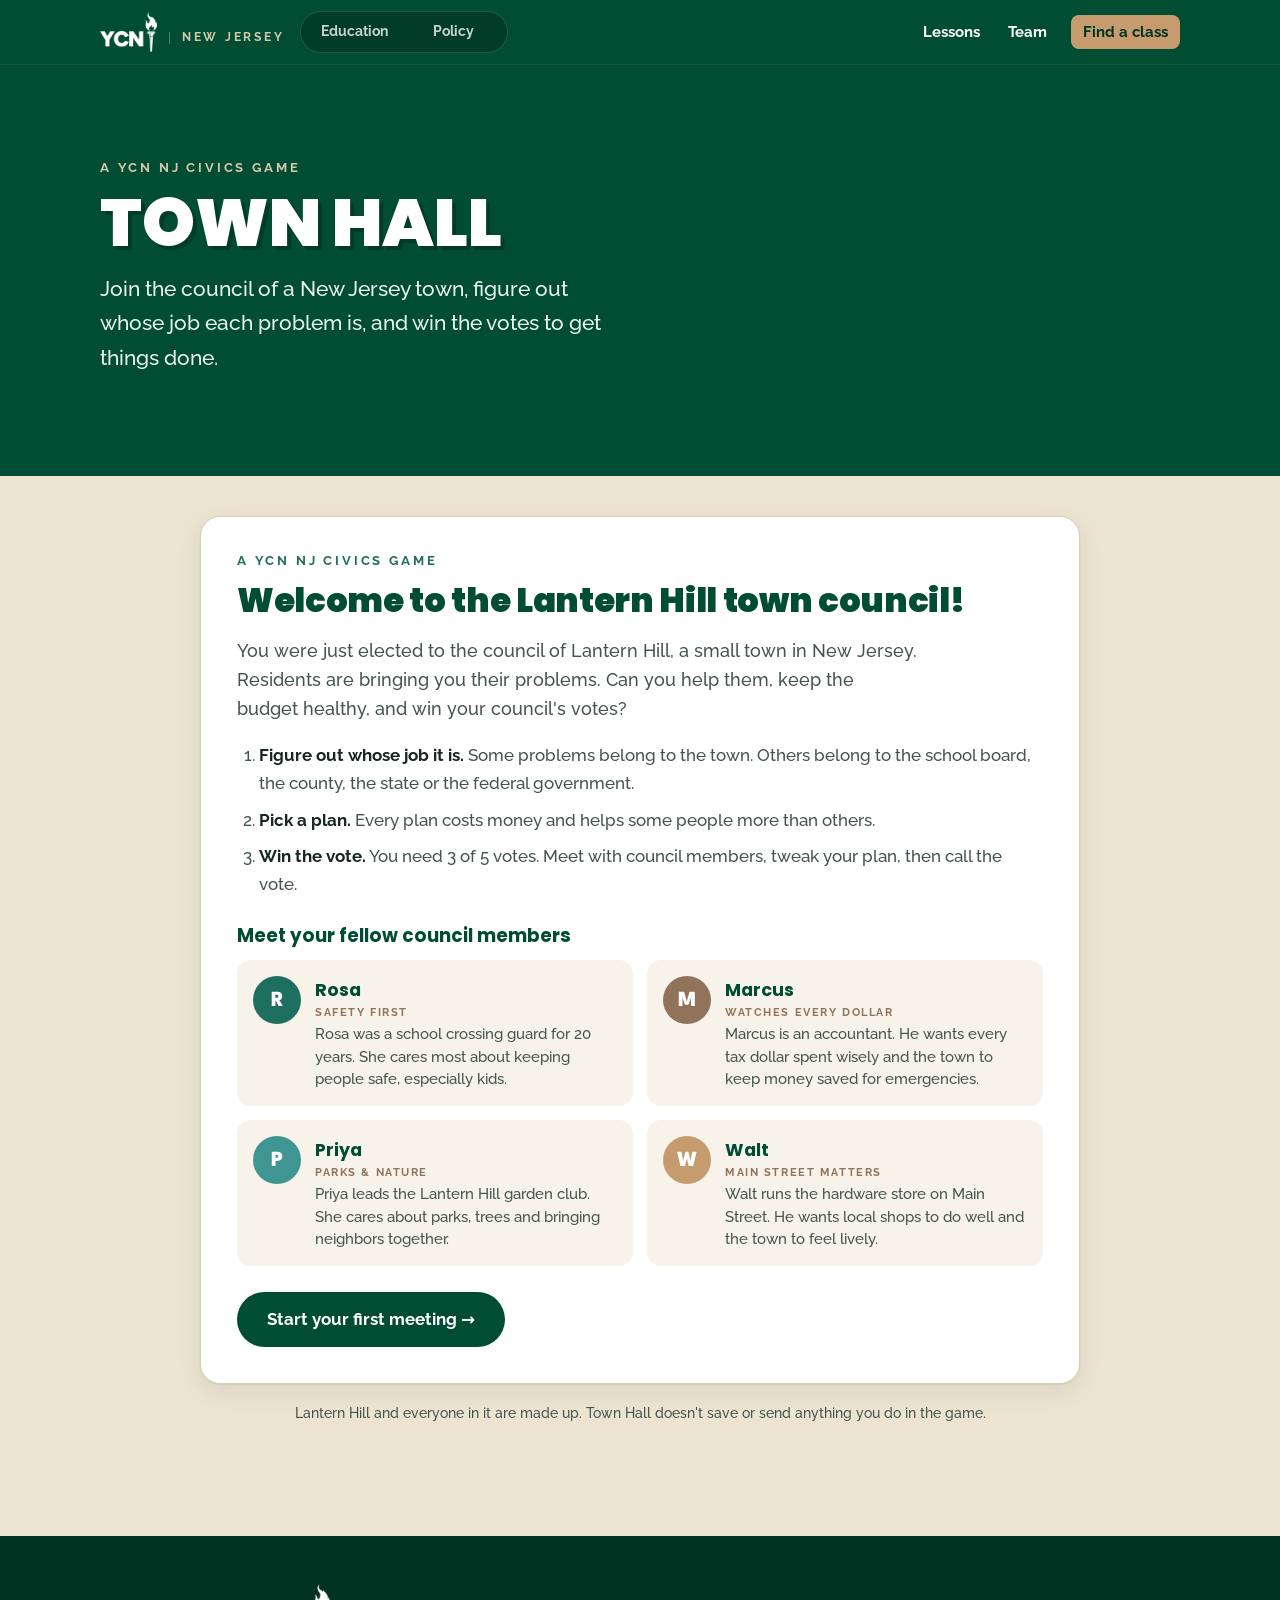
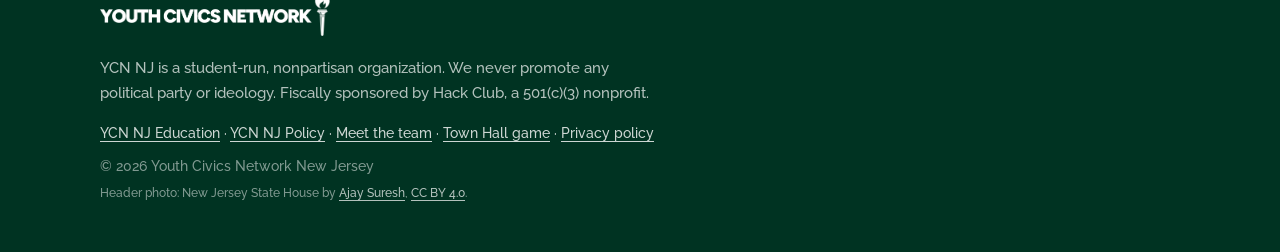
==== commit d527fdf9: "Slide the Education/Policy switch and cross-fade between the pages The switch now has a white pill t" ====
--- a/game.html
+++ b/game.html
@@ -14,6 +14,9 @@
   <link href="https://fonts.googleapis.com/css2?family=League+Spartan:wght@600;700;800&family=Poppins:wght@700;900&family=Raleway:ital,wght@0,400;0,500;0,700;1,500&display=swap" rel="stylesheet">
   <link rel="preload" href="assets/logo-ycn-green.png" as="image">
   <style>
+    /* Education <-> Policy cross-fade. Inline so the browser sees it the moment a page starts loading. */
+    @view-transition { navigation: auto; }
+    @media (prefers-reduced-motion: reduce) { @view-transition { navigation: none; } }
     /* Page loader: inline so it shows before anything else loads */
     .loader { position: fixed; inset: 0; z-index: 1000; display: grid; place-items: center; background: #fff;
       transition: opacity .4s ease, visibility .4s ease; }
@@ -43,14 +46,25 @@
   </div>
 </div>
 <script>
-  /* Back/Forward: skip the loader entirely */
+  /* Runs before the page first appears.
+     - Back/Forward: skip the loader entirely.
+     - Switching between Education and Policy: skip the loader; the pages fade into each other. */
   (function () {
+    var l = document.getElementById("loader");
+    var off = function () { l.style.transition = "none"; l.classList.add("is-hidden"); };
     var nav = performance.getEntriesByType && performance.getEntriesByType("navigation")[0];
-    if (nav && nav.type === "back_forward") {
-      var l = document.getElementById("loader");
-      l.style.transition = "none";
-      l.classList.add("is-hidden");
-    }
+    var type = nav && nav.type;
+    if (type === "back_forward") return off();
+    var side = function (p) { p = p.replace(/\.html$/, "").replace(/\/index$/, "/"); return p === "/" ? "education" : p === "/policy" ? "policy" : ""; };
+    try {
+      var from = document.referrer ? new URL(document.referrer) : null;
+      if (type === "navigate" && from && from.origin === location.origin &&
+          side(from.pathname) && side(location.pathname) && side(from.pathname) !== side(location.pathname)) {
+        off();
+        // Browsers without page-to-page View Transitions get a simple CSS fade-in instead.
+        if (!("CSSViewTransitionRule" in window)) document.documentElement.classList.add("switch-arrive");
+      }
+    } catch (e) {}
   })();
 </script>
 
@@ -62,7 +76,8 @@
       <img src="assets/logo-ycn.png" alt="" width="57" height="40">
       <span class="brand-state">New Jersey</span>
     </a>
-    <nav class="site-switch" aria-label="YCN NJ programs">
+    <nav class="site-switch" aria-label="YCN NJ programs" data-active="">
+      <span class="site-switch-thumb" aria-hidden="true"></span>
       <a href="/">Education</a>
       <a href="policy.html">Policy</a>
     </nav>
--- a/styles.css
+++ b/styles.css
@@ -66,7 +66,7 @@
   box-shadow: 0 1px 0 rgb(255 255 255 / .08);
 }
 .header-inner { display: flex; align-items: center; justify-content: space-between; height: 64px; }
-.brand { display: flex; align-items: center; gap: 12px; text-decoration: none; }
+.brand { display: flex; align-items: center; gap: 12px; text-decoration: none; flex: none; }
 .brand img { height: 40px; width: auto; }
 .brand-state {
   font: 700 .72rem/1 var(--f-cap); letter-spacing: .24em; text-transform: uppercase;
@@ -84,7 +84,7 @@
 .nav-toggle { display: none; background: none; border: 0; padding: 10px; cursor: pointer; }
 .nav-toggle .bar { display: block; width: 24px; height: 2px; background: #fff; margin: 5px 0; border-radius: 2px; }
 
-@media (max-width: 860px) {
+@media (max-width: 1080px) {
   .nav-toggle { display: block; }
   .site-nav {
     display: none; position: absolute; top: 64px; left: 0; right: 0;
@@ -303,14 +303,28 @@
 
 /* Education | Policy switch */
 .header-inner { gap: 16px; }
-.brand { margin-right: auto; }
-.site-switch { display: flex; padding: 4px; border-radius: 999px; background: rgb(0 0 0 / .22); border: 1px solid rgb(255 255 255 / .14); }
+/* The switch sits right next to the logo, so it stays in the same spot on every page. */
+.site-nav, .nav-toggle { margin-left: auto; }
+.site-switch {
+  flex: none; position: relative; display: grid; grid-template-columns: 1fr 1fr;
+  padding: 4px; border-radius: 999px; background: rgb(0 0 0 / .22); border: 1px solid rgb(255 255 255 / .14);
+}
+/* The white pill that slides between Education and Policy */
+.site-switch-thumb {
+  position: absolute; top: 4px; bottom: 4px; left: 4px; width: calc(50% - 4px);
+  border-radius: 999px; background: #fff; box-shadow: 0 1px 4px rgb(0 0 0 / .2);
+  transition: transform .3s cubic-bezier(.65, 0, .35, 1);
+}
+.site-switch[data-active="policy"] .site-switch-thumb { transform: translateX(100%); }
+.site-switch:not([data-active="education"]):not([data-active="policy"]) .site-switch-thumb { opacity: 0; }
 .site-switch a {
   font: 700 .85rem/1 var(--f-cap); color: rgb(255 255 255 / .78); text-decoration: none;
-  padding: 9px 16px; border-radius: 999px; transition: background .2s ease, color .2s ease;
+  padding: 9px 16px; border-radius: 999px; transition: color .3s ease;
 }
 .site-switch a:hover { color: #fff; }
-.site-switch a[aria-current="page"] { background: #fff; color: var(--pine); }
+.site-switch a { position: relative; z-index: 1; text-align: center; }
+.site-switch[data-active="education"] a[href="/"],
+.site-switch[data-active="policy"] a[href="policy.html"] { color: var(--pine); }
 .path-actions { margin-top: auto; display: flex; flex-wrap: wrap; gap: 10px; }
 .path .path-actions .btn { margin-top: 0; }
 @media (max-width: 1060px) { .site-nav > a:not(.nav-cta) { padding: 8px 9px; } }
@@ -406,3 +420,15 @@
 .game-promo-steps span { color: var(--biscuit); margin-right: 8px; font-family: var(--f-num); }
 .game-promo .btn { margin-top: 20px; }
 @media (max-width: 860px) { .game-promo { grid-template-columns: 1fr; } }
+
+/* ---------- Education <-> Policy page transition ---------- */
+/* The cross-fade itself (the opt-in is inline in each page's <head>; site.js only allows it for the switch). */
+::view-transition-old(root), ::view-transition-new(root) { animation-duration: .45s; animation-timing-function: ease; }
+/* Fallback for other browsers: fade the page out, then the next page in. */
+html.switch-leave main, html.switch-leave .site-footer { opacity: 0; transition: opacity .25s ease; }
+html.switch-arrive main, html.switch-arrive .site-footer { animation: switch-in .45s ease both; }
+@keyframes switch-in { from { opacity: 0; } to { opacity: 1; } }
+@media (prefers-reduced-motion: reduce) {
+  .site-switch-thumb { transition: none; }
+  html.switch-arrive main, html.switch-arrive .site-footer { animation: none; }
+}
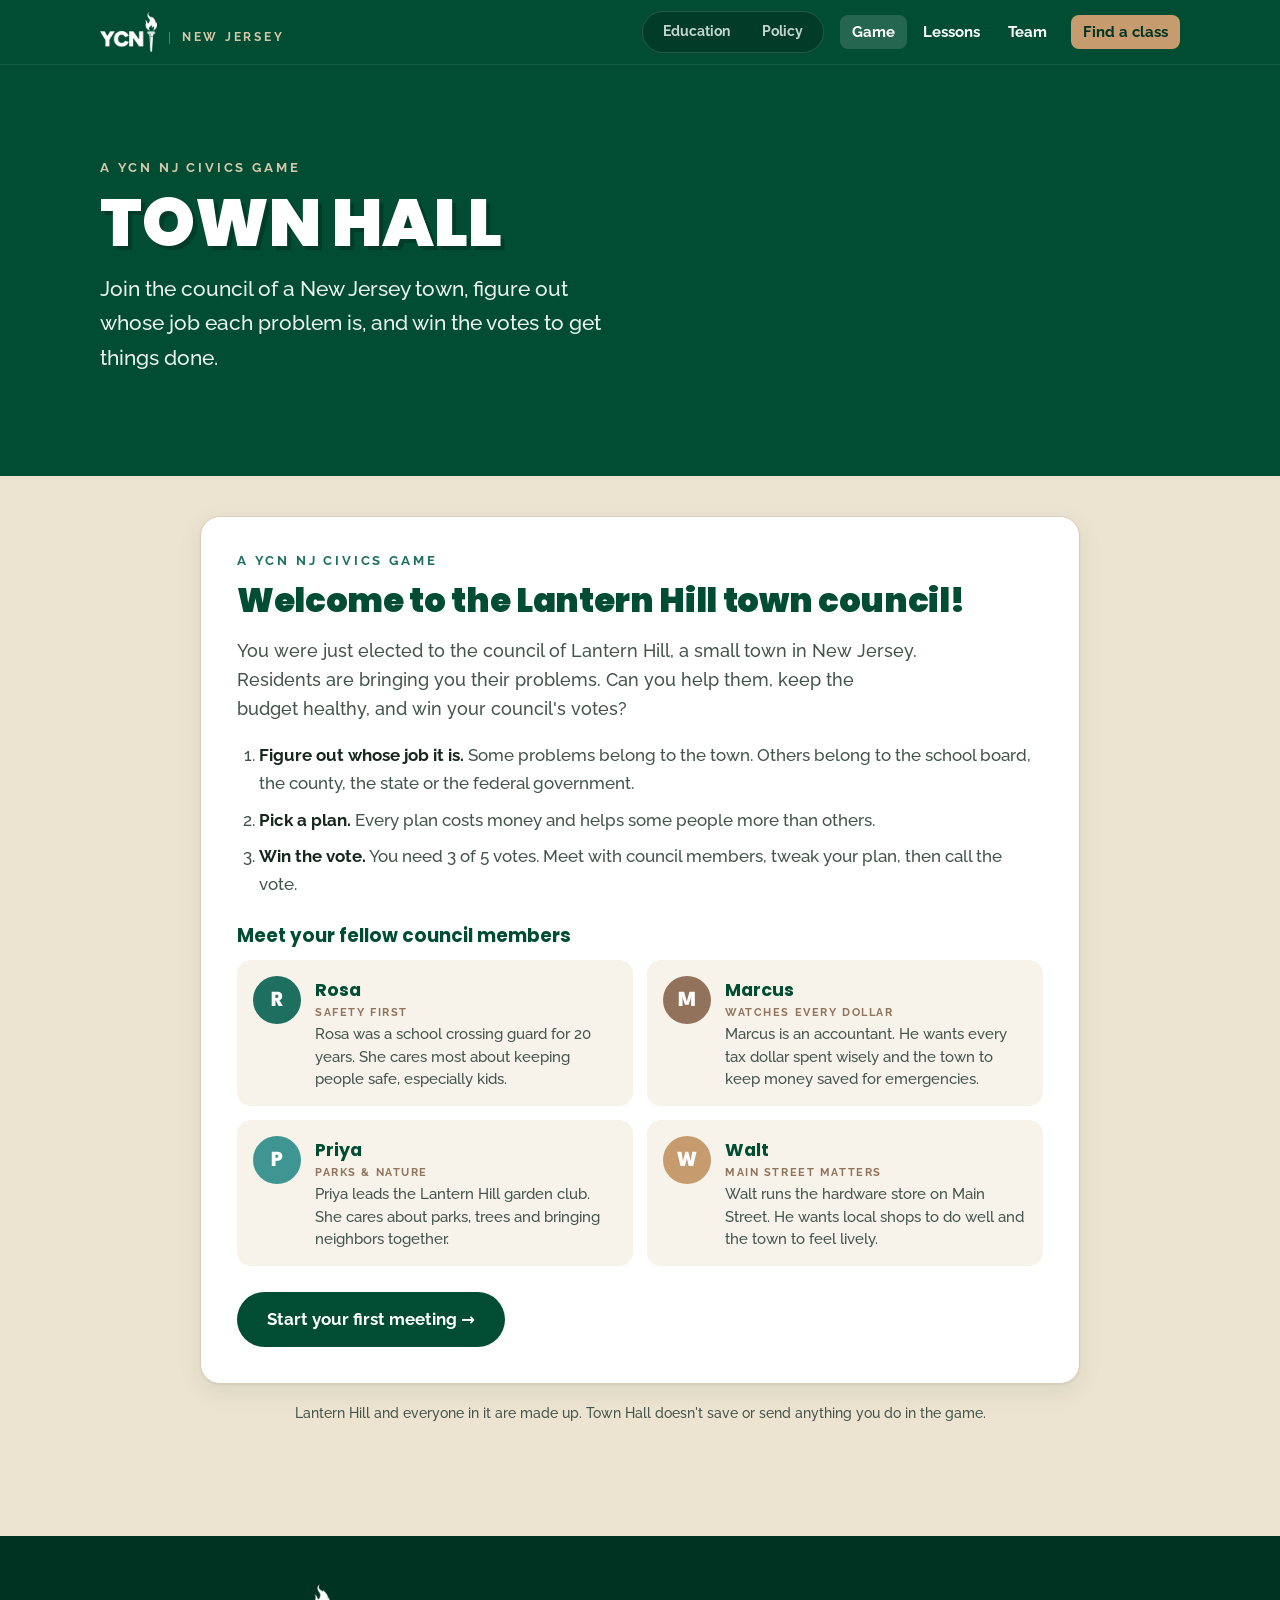
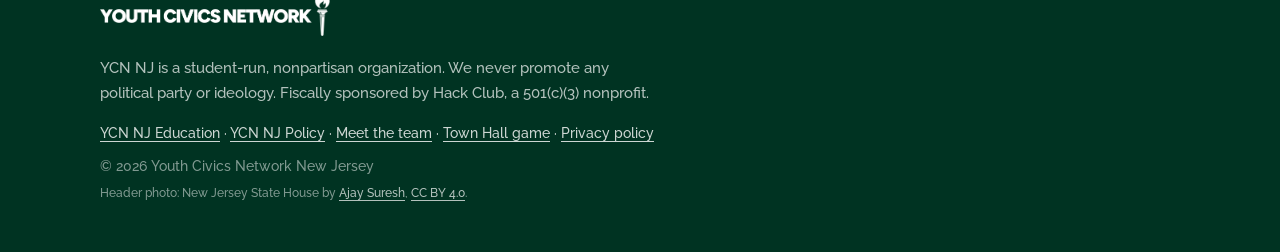
==== commit 3af60e1a: "Game: 'Do civics for real' next steps after the report card; Game tab in the top bar The report card" ====
--- a/game.html
+++ b/game.html
@@ -14,9 +14,6 @@
   <link href="https://fonts.googleapis.com/css2?family=League+Spartan:wght@600;700;800&family=Poppins:wght@700;900&family=Raleway:ital,wght@0,400;0,500;0,700;1,500&display=swap" rel="stylesheet">
   <link rel="preload" href="assets/logo-ycn-green.png" as="image">
   <style>
-    /* Education <-> Policy cross-fade. Inline so the browser sees it the moment a page starts loading. */
-    @view-transition { navigation: auto; }
-    @media (prefers-reduced-motion: reduce) { @view-transition { navigation: none; } }
     /* Page loader: inline so it shows before anything else loads */
     .loader { position: fixed; inset: 0; z-index: 1000; display: grid; place-items: center; background: #fff;
       transition: opacity .4s ease, visibility .4s ease; }
@@ -46,25 +43,14 @@
   </div>
 </div>
 <script>
-  /* Runs before the page first appears.
-     - Back/Forward: skip the loader entirely.
-     - Switching between Education and Policy: skip the loader; the pages fade into each other. */
+  /* Back/Forward: skip the loader entirely */
   (function () {
-    var l = document.getElementById("loader");
-    var off = function () { l.style.transition = "none"; l.classList.add("is-hidden"); };
     var nav = performance.getEntriesByType && performance.getEntriesByType("navigation")[0];
-    var type = nav && nav.type;
-    if (type === "back_forward") return off();
-    var side = function (p) { p = p.replace(/\.html$/, "").replace(/\/index$/, "/"); return p === "/" ? "education" : p === "/policy" ? "policy" : ""; };
-    try {
-      var from = document.referrer ? new URL(document.referrer) : null;
-      if (type === "navigate" && from && from.origin === location.origin &&
-          side(from.pathname) && side(location.pathname) && side(from.pathname) !== side(location.pathname)) {
-        off();
-        // Browsers without page-to-page View Transitions get a simple CSS fade-in instead.
-        if (!("CSSViewTransitionRule" in window)) document.documentElement.classList.add("switch-arrive");
-      }
-    } catch (e) {}
+    if (nav && nav.type === "back_forward") {
+      var l = document.getElementById("loader");
+      l.style.transition = "none";
+      l.classList.add("is-hidden");
+    }
   })();
 </script>
 
@@ -76,8 +62,7 @@
       <img src="assets/logo-ycn.png" alt="" width="57" height="40">
       <span class="brand-state">New Jersey</span>
     </a>
-    <nav class="site-switch" aria-label="YCN NJ programs" data-active="">
-      <span class="site-switch-thumb" aria-hidden="true"></span>
+    <nav class="site-switch" aria-label="YCN NJ programs">
       <a href="/">Education</a>
       <a href="policy.html">Policy</a>
     </nav>
@@ -85,6 +70,7 @@
       <span class="sr-only">Menu</span><span class="bar"></span><span class="bar"></span><span class="bar"></span>
     </button>
     <nav id="site-nav" class="site-nav" aria-label="Main">
+      <a href="game.html" aria-current="page">Game</a>
       <a href="/#curriculum">Lessons</a>
       <a href="team.html">Team</a>
       <a class="nav-cta" href="/#chapters">Find a class</a>
--- a/styles.css
+++ b/styles.css
@@ -66,7 +66,7 @@
   box-shadow: 0 1px 0 rgb(255 255 255 / .08);
 }
 .header-inner { display: flex; align-items: center; justify-content: space-between; height: 64px; }
-.brand { display: flex; align-items: center; gap: 12px; text-decoration: none; flex: none; }
+.brand { display: flex; align-items: center; gap: 12px; text-decoration: none; }
 .brand img { height: 40px; width: auto; }
 .brand-state {
   font: 700 .72rem/1 var(--f-cap); letter-spacing: .24em; text-transform: uppercase;
@@ -79,12 +79,13 @@
   padding: 8px 12px; border-radius: 8px;
 }
 .site-nav a:hover { background: rgb(255 255 255 / .1); color: #fff; }
+.site-nav a[aria-current="page"]:not(.nav-cta) { background: rgb(255 255 255 / .14); }
 .site-nav .nav-cta { background: var(--biscuit); color: var(--pine-dark); margin-left: 8px; }
 .site-nav .nav-cta:hover { background: var(--khaki); color: var(--pine-dark); }
 .nav-toggle { display: none; background: none; border: 0; padding: 10px; cursor: pointer; }
 .nav-toggle .bar { display: block; width: 24px; height: 2px; background: #fff; margin: 5px 0; border-radius: 2px; }
 
-@media (max-width: 1080px) {
+@media (max-width: 960px) {
   .nav-toggle { display: block; }
   .site-nav {
     display: none; position: absolute; top: 64px; left: 0; right: 0;
@@ -303,28 +304,14 @@
 
 /* Education | Policy switch */
 .header-inner { gap: 16px; }
-/* The switch sits right next to the logo, so it stays in the same spot on every page. */
-.site-nav, .nav-toggle { margin-left: auto; }
-.site-switch {
-  flex: none; position: relative; display: grid; grid-template-columns: 1fr 1fr;
-  padding: 4px; border-radius: 999px; background: rgb(0 0 0 / .22); border: 1px solid rgb(255 255 255 / .14);
-}
-/* The white pill that slides between Education and Policy */
-.site-switch-thumb {
-  position: absolute; top: 4px; bottom: 4px; left: 4px; width: calc(50% - 4px);
-  border-radius: 999px; background: #fff; box-shadow: 0 1px 4px rgb(0 0 0 / .2);
-  transition: transform .3s cubic-bezier(.65, 0, .35, 1);
-}
-.site-switch[data-active="policy"] .site-switch-thumb { transform: translateX(100%); }
-.site-switch:not([data-active="education"]):not([data-active="policy"]) .site-switch-thumb { opacity: 0; }
+.brand { margin-right: auto; }
+.site-switch { display: flex; padding: 4px; border-radius: 999px; background: rgb(0 0 0 / .22); border: 1px solid rgb(255 255 255 / .14); }
 .site-switch a {
   font: 700 .85rem/1 var(--f-cap); color: rgb(255 255 255 / .78); text-decoration: none;
-  padding: 9px 16px; border-radius: 999px; transition: color .3s ease;
+  padding: 9px 16px; border-radius: 999px; transition: background .2s ease, color .2s ease;
 }
 .site-switch a:hover { color: #fff; }
-.site-switch a { position: relative; z-index: 1; text-align: center; }
-.site-switch[data-active="education"] a[href="/"],
-.site-switch[data-active="policy"] a[href="policy.html"] { color: var(--pine); }
+.site-switch a[aria-current="page"] { background: #fff; color: var(--pine); }
 .path-actions { margin-top: auto; display: flex; flex-wrap: wrap; gap: 10px; }
 .path .path-actions .btn { margin-top: 0; }
 @media (max-width: 1060px) { .site-nav > a:not(.nav-cta) { padding: 8px 9px; } }
@@ -420,15 +407,3 @@
 .game-promo-steps span { color: var(--biscuit); margin-right: 8px; font-family: var(--f-num); }
 .game-promo .btn { margin-top: 20px; }
 @media (max-width: 860px) { .game-promo { grid-template-columns: 1fr; } }
-
-/* ---------- Education <-> Policy page transition ---------- */
-/* The cross-fade itself (the opt-in is inline in each page's <head>; site.js only allows it for the switch). */
-::view-transition-old(root), ::view-transition-new(root) { animation-duration: .45s; animation-timing-function: ease; }
-/* Fallback for other browsers: fade the page out, then the next page in. */
-html.switch-leave main, html.switch-leave .site-footer { opacity: 0; transition: opacity .25s ease; }
-html.switch-arrive main, html.switch-arrive .site-footer { animation: switch-in .45s ease both; }
-@keyframes switch-in { from { opacity: 0; } to { opacity: 1; } }
-@media (prefers-reduced-motion: reduce) {
-  .site-switch-thumb { transition: none; }
-  html.switch-arrive main, html.switch-arrive .site-footer { animation: none; }
-}
--- a/game/game.css
+++ b/game/game.css
@@ -139,11 +139,28 @@
 .g-stats dd { margin: 0; font: 800 1.6rem/1 var(--f-num); color: var(--pine); padding-top: 3px; }
 .g-terms { display: grid; grid-template-columns: 1fr 1fr; gap: 10px; margin: 0; }
 .g-terms div { border-left: 4px solid var(--biscuit); padding: 2px 0 2px 12px; }
-.g-terms dt { font-family: var(--f-head); font-weight: 700; color: var(--pine); text-transform: capitalize; }
+.g-terms dt { font-family: var(--f-head); font-weight: 700; color: var(--pine); }
 .g-terms dd { margin: 0; color: var(--ink-soft); font-size: .93rem; }
 
+/* "Do civics for real" nudge on the report card */
+.g-next { margin-top: 30px; background: var(--pine); color: #fff; border-radius: 18px; padding: clamp(22px, 4vw, 32px); }
+.g-next .kicker { color: var(--khaki); margin-bottom: 8px; }
+.g-next h3 { color: #fff; font-size: clamp(1.4rem, 3.2vw, 1.9rem); font-weight: 900; margin: 0 0 8px; outline: none; }
+.g-next-lede { color: rgb(255 255 255 / .85); margin: 0 0 20px; max-width: 58ch; }
+.g-next-paths { display: grid; grid-template-columns: 1fr 1fr; gap: 14px; }
+.g-next-path { background: rgb(255 255 255 / .07); border: 1px solid rgb(255 255 255 / .16); border-radius: 14px; padding: 20px; display: flex; flex-direction: column; }
+.g-next-path h4 { color: #fff; font-size: 1.25rem; font-weight: 900; margin: 0 0 6px; }
+.g-next-path p { color: rgb(255 255 255 / .82); margin: 0 0 16px; font-size: .97rem; }
+.g-next-for { font: 700 .75rem var(--f-cap) !important; letter-spacing: .16em; text-transform: uppercase; color: var(--biscuit) !important; margin: 0 0 6px !important; }
+.g-next-path > .btn, .g-next-actions { margin-top: auto; }
+.g-next-path > .btn { align-self: flex-start; }
+.g-next-actions { display: flex; flex-wrap: wrap; gap: 10px; }
+.g-next-actions .btn, .g-next-path > .btn { padding: 12px 18px; font-size: .92rem; }
+.g-next-teachers { margin: 18px 0 0; color: rgb(255 255 255 / .8); font-size: .95rem; }
+.g-next-teachers a { color: var(--khaki); font-weight: 700; }
+
 @media (max-width: 760px) {
-  .g-options, .g-amends, .g-council-intro, .g-terms { grid-template-columns: 1fr; }
+  .g-options, .g-amends, .g-council-intro, .g-terms, .g-next-paths { grid-template-columns: 1fr; }
   .g-meters, .g-stats { grid-template-columns: 1fr 1fr; }
   .g-status { top: 64px; padding: 12px 14px; }
   .g-meter-name { font-size: .75rem; }
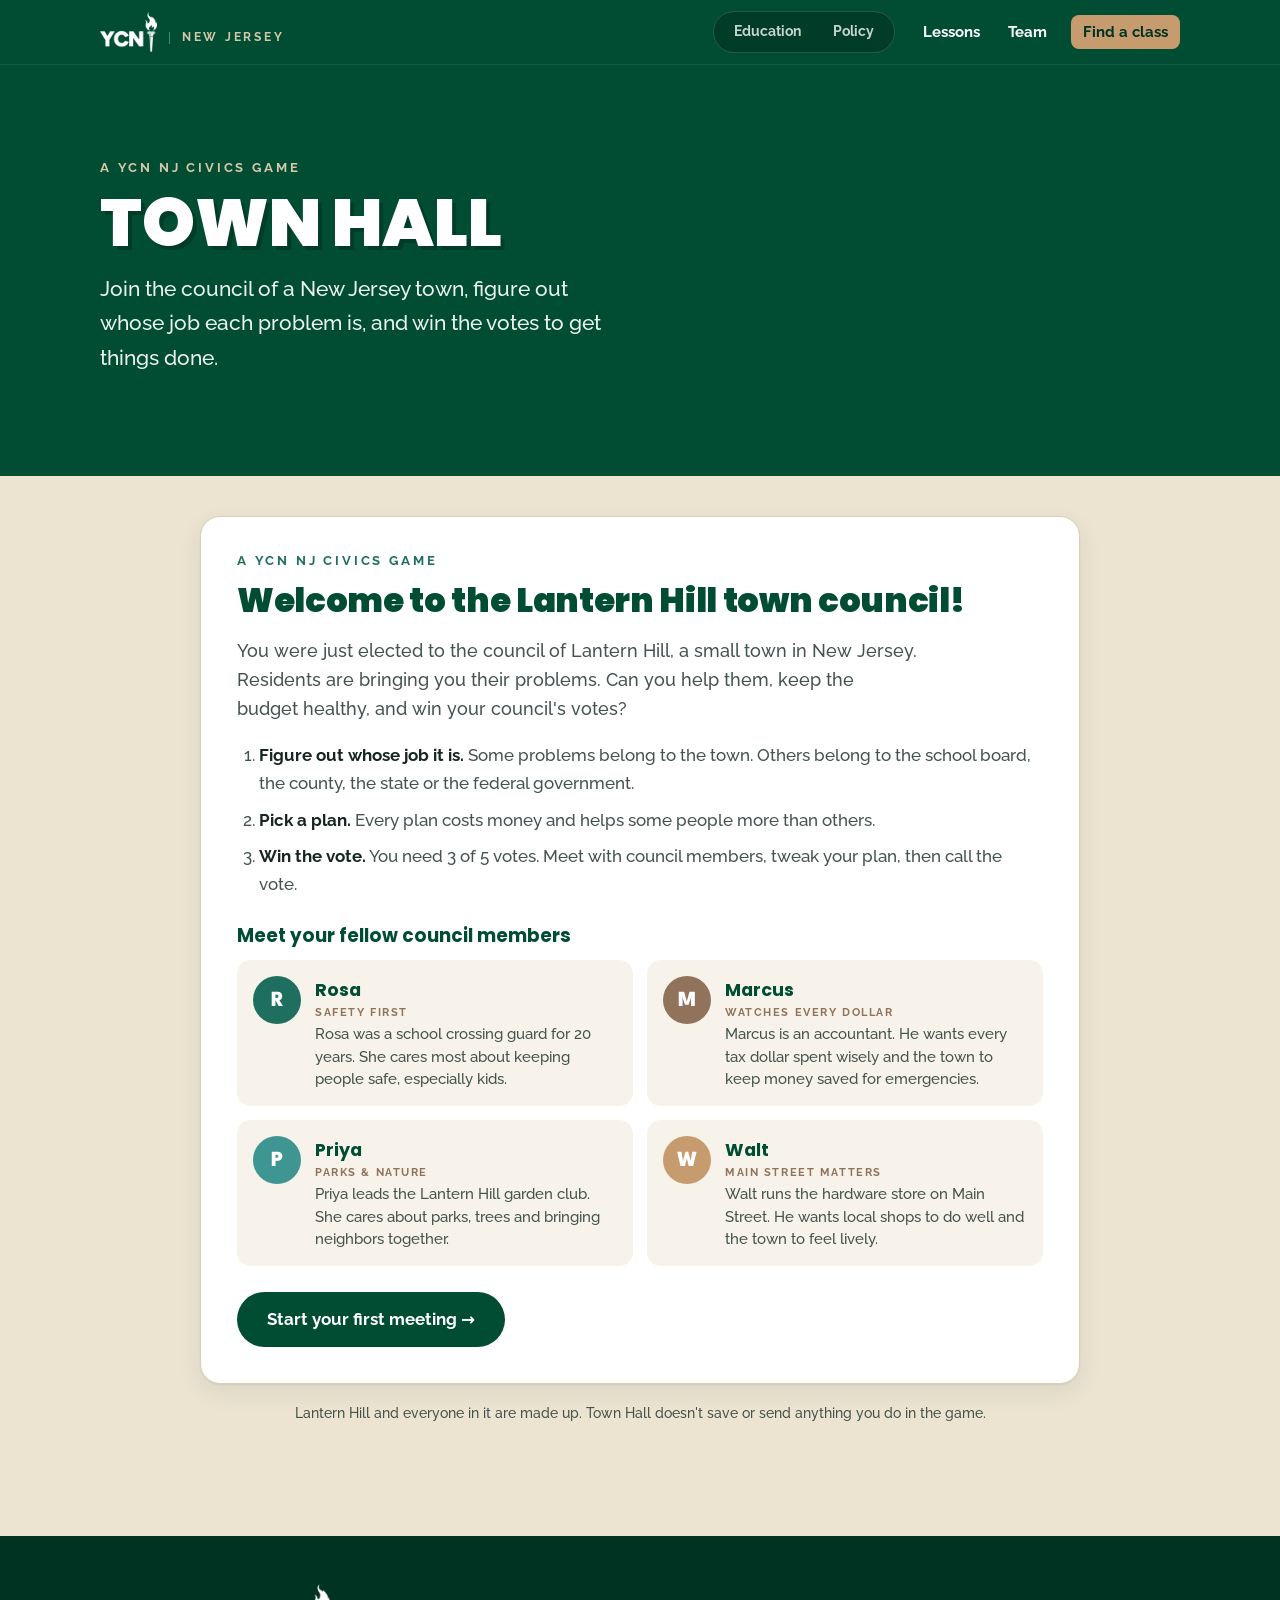
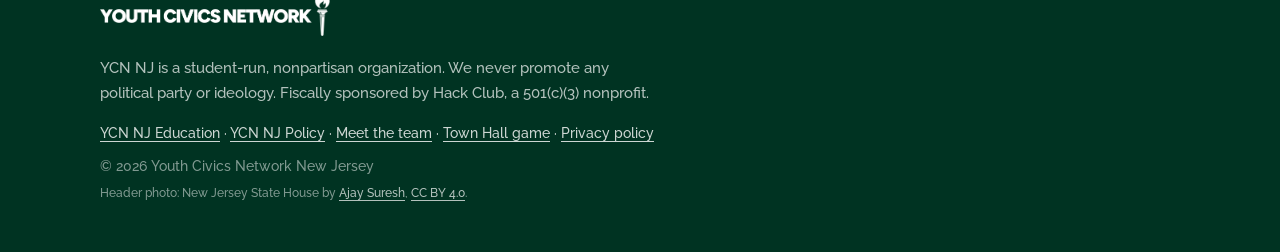
==== commit 277bb04c: "Move the game from the top bar to the Education hero buttons Adds a 'Play our civics game' button ne" ====
--- a/game.html
+++ b/game.html
@@ -70,7 +70,6 @@
       <span class="sr-only">Menu</span><span class="bar"></span><span class="bar"></span><span class="bar"></span>
     </button>
     <nav id="site-nav" class="site-nav" aria-label="Main">
-      <a href="game.html" aria-current="page">Game</a>
       <a href="/#curriculum">Lessons</a>
       <a href="team.html">Team</a>
       <a class="nav-cta" href="/#chapters">Find a class</a>
--- a/styles.css
+++ b/styles.css
@@ -79,13 +79,12 @@
   padding: 8px 12px; border-radius: 8px;
 }
 .site-nav a:hover { background: rgb(255 255 255 / .1); color: #fff; }
-.site-nav a[aria-current="page"]:not(.nav-cta) { background: rgb(255 255 255 / .14); }
 .site-nav .nav-cta { background: var(--biscuit); color: var(--pine-dark); margin-left: 8px; }
 .site-nav .nav-cta:hover { background: var(--khaki); color: var(--pine-dark); }
 .nav-toggle { display: none; background: none; border: 0; padding: 10px; cursor: pointer; }
 .nav-toggle .bar { display: block; width: 24px; height: 2px; background: #fff; margin: 5px 0; border-radius: 2px; }
 
-@media (max-width: 960px) {
+@media (max-width: 900px) {
   .nav-toggle { display: block; }
   .site-nav {
     display: none; position: absolute; top: 64px; left: 0; right: 0;
@@ -110,6 +109,8 @@
 .btn-light:hover { background: var(--khaki); color: var(--pine-dark); }
 .btn-outline { border-color: #fff; color: #fff; }
 .btn-outline:hover { background: #fff; color: var(--pine); }
+.btn-accent { background: var(--biscuit); color: var(--pine-dark); }
+.btn-accent:hover { background: var(--khaki); color: var(--pine-dark); }
 .btn-ghost { color: var(--khaki); padding-left: 8px; padding-right: 8px; text-decoration: underline; text-underline-offset: 4px; }
 .btn-ghost:hover { color: #fff; }
 .btn-pine { background: var(--pine); color: #fff; }
